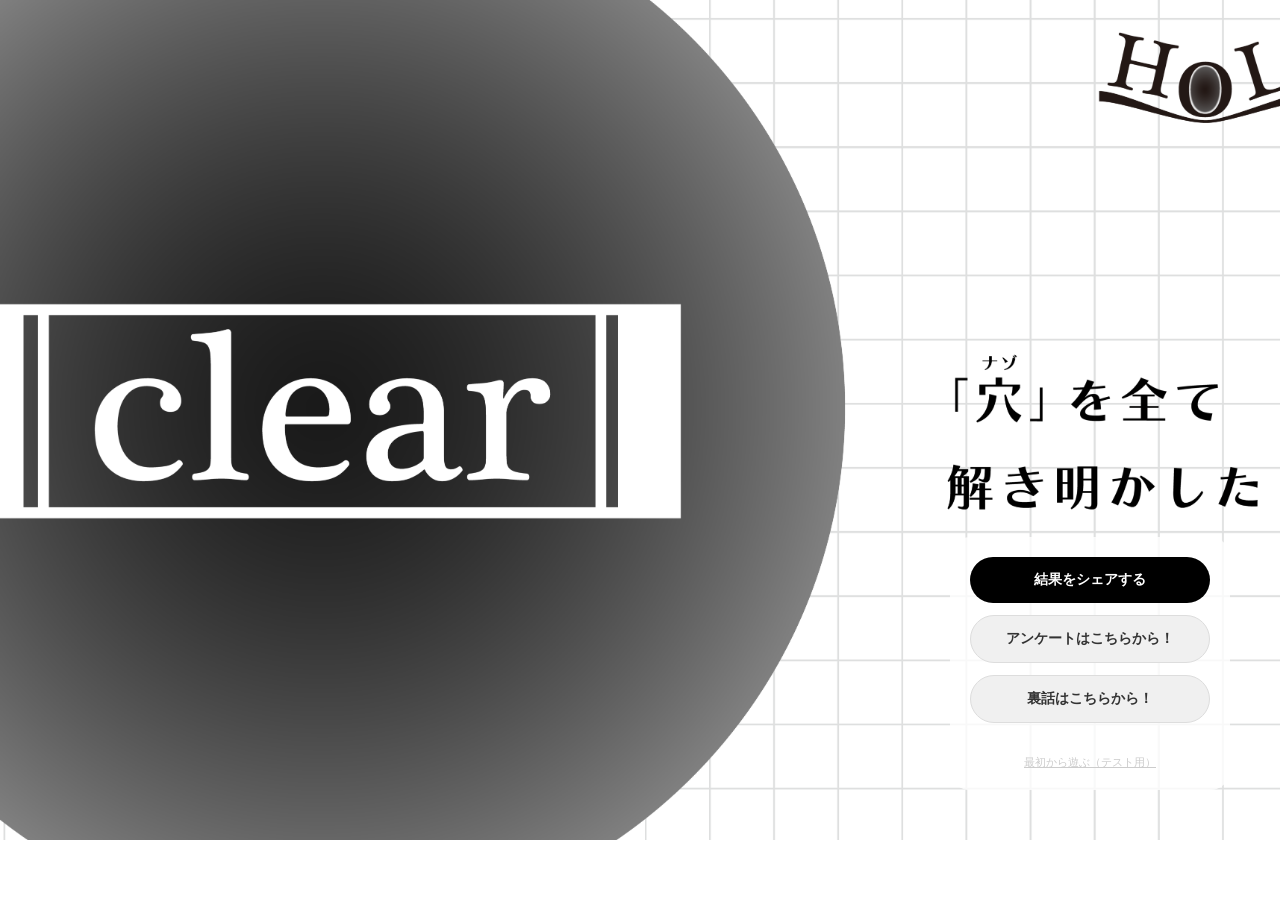
==== clear.html @ 958a1384 "Add files via upload" ====
<!DOCTYPE html>
<html lang="ja">
<head>
    <meta charset="UTF-8">
    <meta name="viewport" content="width=device-width, initial-scale=1.0">
    <meta name="robots" content="noindex,nofollow">
    <title>HOLE - CLEAR</title>
    
    <meta property="og:title" content="HOLE クリア" />
    <meta property="og:description" content="私は奈落の底に辿り着いた。" />
    <meta property="og:image" content="https://あなたのドメイン/image/clear_result_pc.png" />
    <meta property="og:url" content="https://あなたのドメイン/index.html" /> 
    <meta name="twitter:card" content="summary_large_image" />

    <style>
        * { box-sizing: border-box; }
        body, html {
            margin: 0; padding: 0; width: 100%; height: 100%;
            /* 背景設定：coverで余白なし、centerで中央基準に */
            background-color: #fff;
            background-repeat: no-repeat;
            background-position: center;
            background-size: cover;
            
            /* スマホ：中央下配置 */
            display: flex; flex-direction: column; 
            justify-content: flex-end; 
            align-items: center;
            padding-bottom: 60px;
            font-family: 'Helvetica Neue', Arial, sans-serif;
        }

        /* スマホ用：縦長背景画像 */
        @media (max-width: 768px), (orientation: portrait) {
            body { background-image: url('image/clear_result_sp.png'); }
        }
        
        /* PC用：横長背景画像・右下配置 */
        @media (min-width: 769px) {
            body { 
                background-image: url('image/clear_result_pc.png');
                align-items: flex-end;    /* 右寄せ */
                padding-right: 50px;      /* 右端の余白 */
                padding-bottom: 50px;     /* 下端の余白 */
            }
        }

        .ui-group {
            display: flex; flex-direction: column; align-items: center; gap: 12px;
            opacity: 0; animation: fadeIn 3s 1s forwards;
            background: rgba(255, 255, 255, 0.8);
            padding: 20px; border-radius: 20px;
        }
        .btn {
            width: 240px; padding: 14px; border-radius: 9999px; 
            text-align: center; text-decoration: none; font-weight: bold; font-size: 14px;
            transition: 0.3s;
        }
        .btn-share { background: #000; color: #fff; }
        .btn-sub { background: #f0f0f0; color: #333; border: 1px solid #ddd; }
        .btn:hover { opacity: 0.7; transform: scale(1.02); }

        .reset-link { margin-top: 20px; color: #ccc; font-size: 11px; text-decoration: underline; cursor: pointer; }
        @keyframes fadeIn { from { opacity: 0; } to { opacity: 1; } }
    </style>
</head>
<body>

<div class="ui-group">
    <a id="x-share" href="#" target="_blank" class="btn btn-share">結果をシェアする</a>
    <a href="https://forms.gle/ZdtxnvSvTAAHu5xk8" target="_blank" class="btn btn-sub">アンケートはこちらから！</a>
    <a href="inside_story.html" class="btn btn-sub">裏話はこちらから！</a>
    <div class="reset-link" onclick="resetGame()">最初から遊ぶ（テスト用）</div>
</div>

<script>
    const shareText = "謎解き「HOLE」をクリアしました。\n私は奈落の底に辿り着いた。";
    const shareUrl = "https://あなたのドメイン/index.html"; 
    document.getElementById('x-share').href = `https://twitter.com/intent/tweet?text=${encodeURIComponent(shareText)}&url=${encodeURIComponent(shareUrl)}`;

    function resetGame() {
        if(confirm('リセットしますか？')){ localStorage.removeItem('hole_progress_v26'); window.location.href='index.html'; }
    }
</script>
</body>
</html>
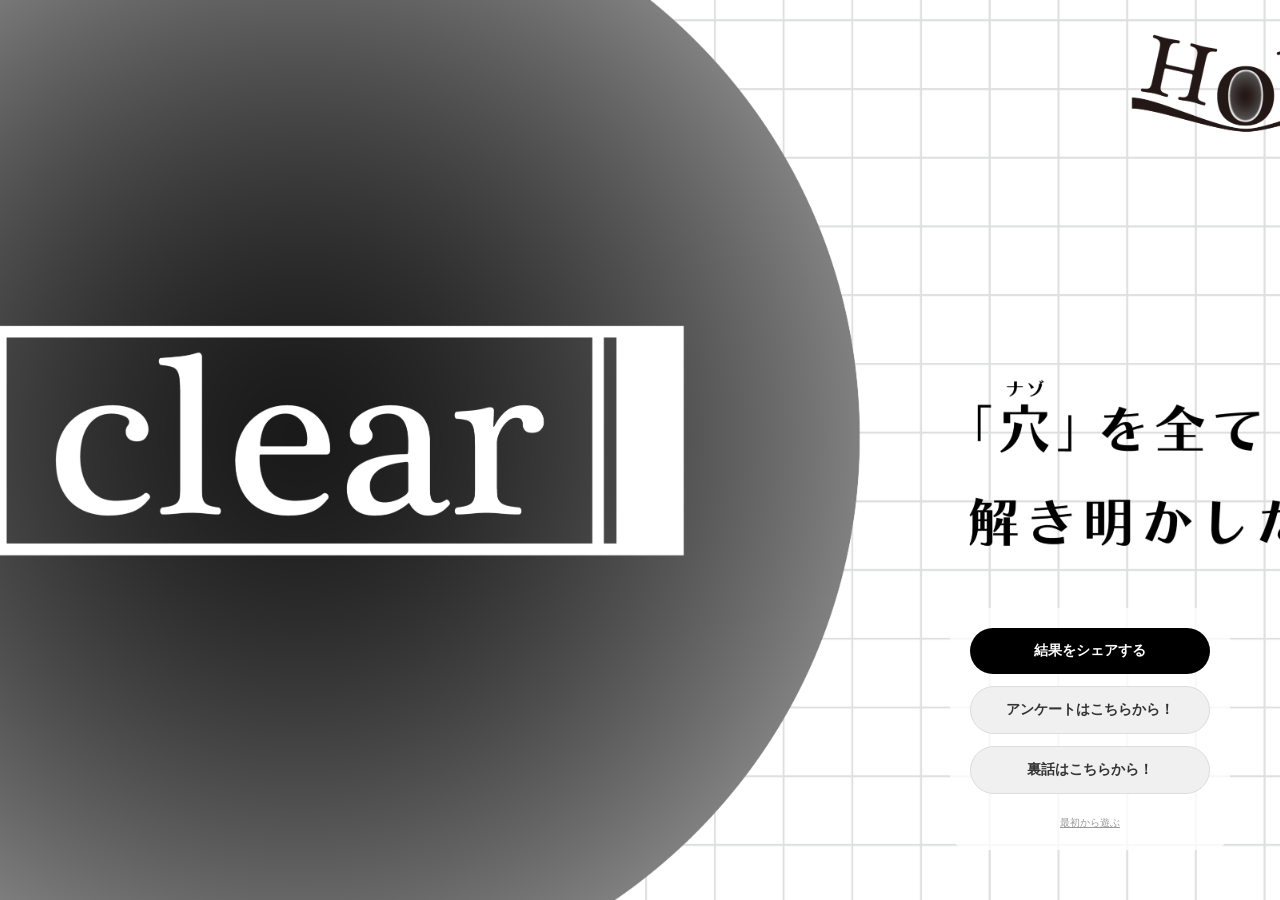
==== commit 1b534dc0: "Add files via upload" ====
--- a/clear.html
+++ b/clear.html
@@ -3,65 +3,57 @@
 <head>
     <meta charset="UTF-8">
     <meta name="viewport" content="width=device-width, initial-scale=1.0">
-    <meta name="robots" content="noindex,nofollow">
     <title>HOLE - CLEAR</title>
     
-    <meta property="og:title" content="HOLE クリア" />
-    <meta property="og:description" content="私は奈落の底に辿り着いた。" />
-    <meta property="og:image" content="https://あなたのドメイン/image/clear_result_pc.png" />
-    <meta property="og:url" content="https://あなたのドメイン/index.html" /> 
-    <meta name="twitter:card" content="summary_large_image" />
-
     <style>
-        * { box-sizing: border-box; }
-        body, html {
-            margin: 0; padding: 0; width: 100%; height: 100%;
-            /* 背景設定：coverで余白なし、centerで中央基準に */
-            background-color: #fff;
+        /* デフォルトの余白を完全に削除 */
+        * { margin: 0; padding: 0; box-sizing: border-box; }
+        
+        html, body {
+            width: 100%;
+            height: 100%;
+            overflow: hidden; /* スクロールバーによる余白も防ぐ */
+            background-color: #fff; /* 画像が読み込まれるまでの背景色 */
             background-repeat: no-repeat;
             background-position: center;
-            background-size: cover;
-            
-            /* スマホ：中央下配置 */
-            display: flex; flex-direction: column; 
-            justify-content: flex-end; 
-            align-items: center;
-            padding-bottom: 60px;
-            font-family: 'Helvetica Neue', Arial, sans-serif;
+            background-size: cover; /* ここで画面全体を強制的に埋める */
+            display: flex;
+            font-family: sans-serif;
         }
 
         /* スマホ用：縦長背景画像 */
         @media (max-width: 768px), (orientation: portrait) {
-            body { background-image: url('image/clear_result_sp.png'); }
+            body { 
+                background-image: url('image/clear_result_sp.png');
+                justify-content: center; /* スマホは中央下へ */
+                align-items: flex-end;
+                padding-bottom: 60px;
+            }
         }
         
-        /* PC用：横長背景画像・右下配置 */
+        /* PC用：横長背景画像 */
         @media (min-width: 769px) {
             body { 
                 background-image: url('image/clear_result_pc.png');
-                align-items: flex-end;    /* 右寄せ */
-                padding-right: 50px;      /* 右端の余白 */
-                padding-bottom: 50px;     /* 下端の余白 */
+                justify-content: flex-end; /* PCは右下へ */
+                align-items: flex-end;    
+                padding-right: 50px;      
+                padding-bottom: 50px;     
             }
         }
 
         .ui-group {
             display: flex; flex-direction: column; align-items: center; gap: 12px;
-            opacity: 0; animation: fadeIn 3s 1s forwards;
             background: rgba(255, 255, 255, 0.8);
             padding: 20px; border-radius: 20px;
         }
         .btn {
             width: 240px; padding: 14px; border-radius: 9999px; 
             text-align: center; text-decoration: none; font-weight: bold; font-size: 14px;
-            transition: 0.3s;
         }
         .btn-share { background: #000; color: #fff; }
         .btn-sub { background: #f0f0f0; color: #333; border: 1px solid #ddd; }
-        .btn:hover { opacity: 0.7; transform: scale(1.02); }
-
-        .reset-link { margin-top: 20px; color: #ccc; font-size: 11px; text-decoration: underline; cursor: pointer; }
-        @keyframes fadeIn { from { opacity: 0; } to { opacity: 1; } }
+        .reset-link { margin-top: 10px; color: #999; font-size: 10px; text-decoration: underline; cursor: pointer; }
     </style>
 </head>
 <body>
@@ -70,11 +62,11 @@
     <a id="x-share" href="#" target="_blank" class="btn btn-share">結果をシェアする</a>
     <a href="https://forms.gle/ZdtxnvSvTAAHu5xk8" target="_blank" class="btn btn-sub">アンケートはこちらから！</a>
     <a href="inside_story.html" class="btn btn-sub">裏話はこちらから！</a>
-    <div class="reset-link" onclick="resetGame()">最初から遊ぶ（テスト用）</div>
+    <div class="reset-link" onclick="resetGame()">最初から遊ぶ</div>
 </div>
 
 <script>
-    const shareText = "謎解き「HOLE」をクリアしました。\n私は奈落の底に辿り着いた。";
+    const shareText = "謎解き「HOLE」をクリアしました。";
     const shareUrl = "https://あなたのドメイン/index.html"; 
     document.getElementById('x-share').href = `https://twitter.com/intent/tweet?text=${encodeURIComponent(shareText)}&url=${encodeURIComponent(shareUrl)}`;
 
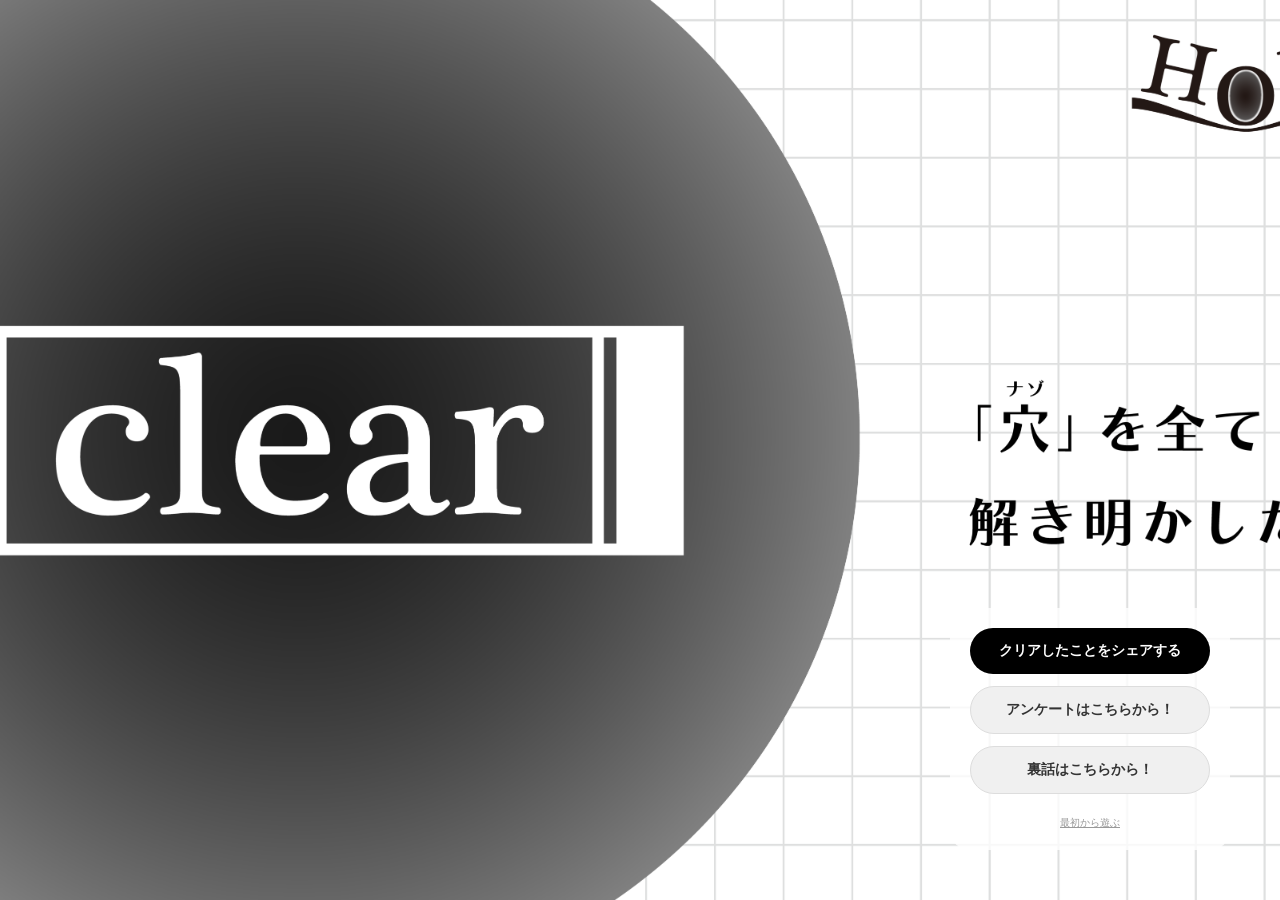
==== commit 02673411: "Add files via upload" ====
--- a/clear.html
+++ b/clear.html
@@ -59,7 +59,7 @@
 <body>
 
 <div class="ui-group">
-    <a id="x-share" href="#" target="_blank" class="btn btn-share">結果をシェアする</a>
+    <a id="x-share" href="#" target="_blank" class="btn btn-share">クリアしたことをシェアする</a>
     <a href="https://forms.gle/ZdtxnvSvTAAHu5xk8" target="_blank" class="btn btn-sub">アンケートはこちらから！</a>
     <a href="inside_story.html" class="btn btn-sub">裏話はこちらから！</a>
     <div class="reset-link" onclick="resetGame()">最初から遊ぶ</div>
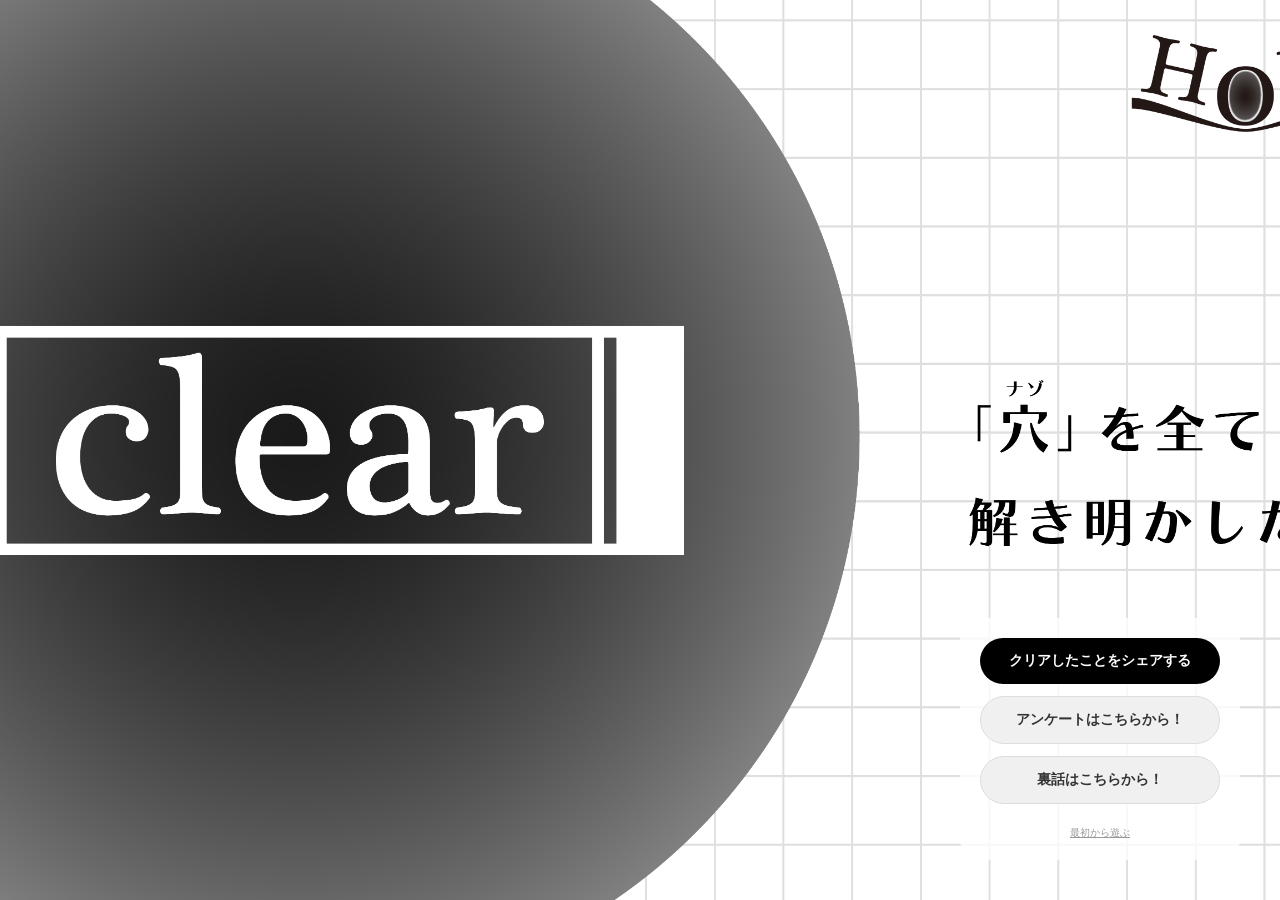
==== commit 4d4cba8f: "Add files via upload" ====
--- a/clear.html
+++ b/clear.html
@@ -27,7 +27,7 @@
                 background-image: url('image/clear_result_sp.png');
                 justify-content: center; /* スマホは中央下へ */
                 align-items: flex-end;
-                padding-bottom: 60px;
+                padding-bottom: 40px;
             }
         }
         
@@ -37,8 +37,8 @@
                 background-image: url('image/clear_result_pc.png');
                 justify-content: flex-end; /* PCは右下へ */
                 align-items: flex-end;    
-                padding-right: 50px;      
-                padding-bottom: 50px;     
+                padding-right: 40px;      
+                padding-bottom: 40px;     
             }
         }
 
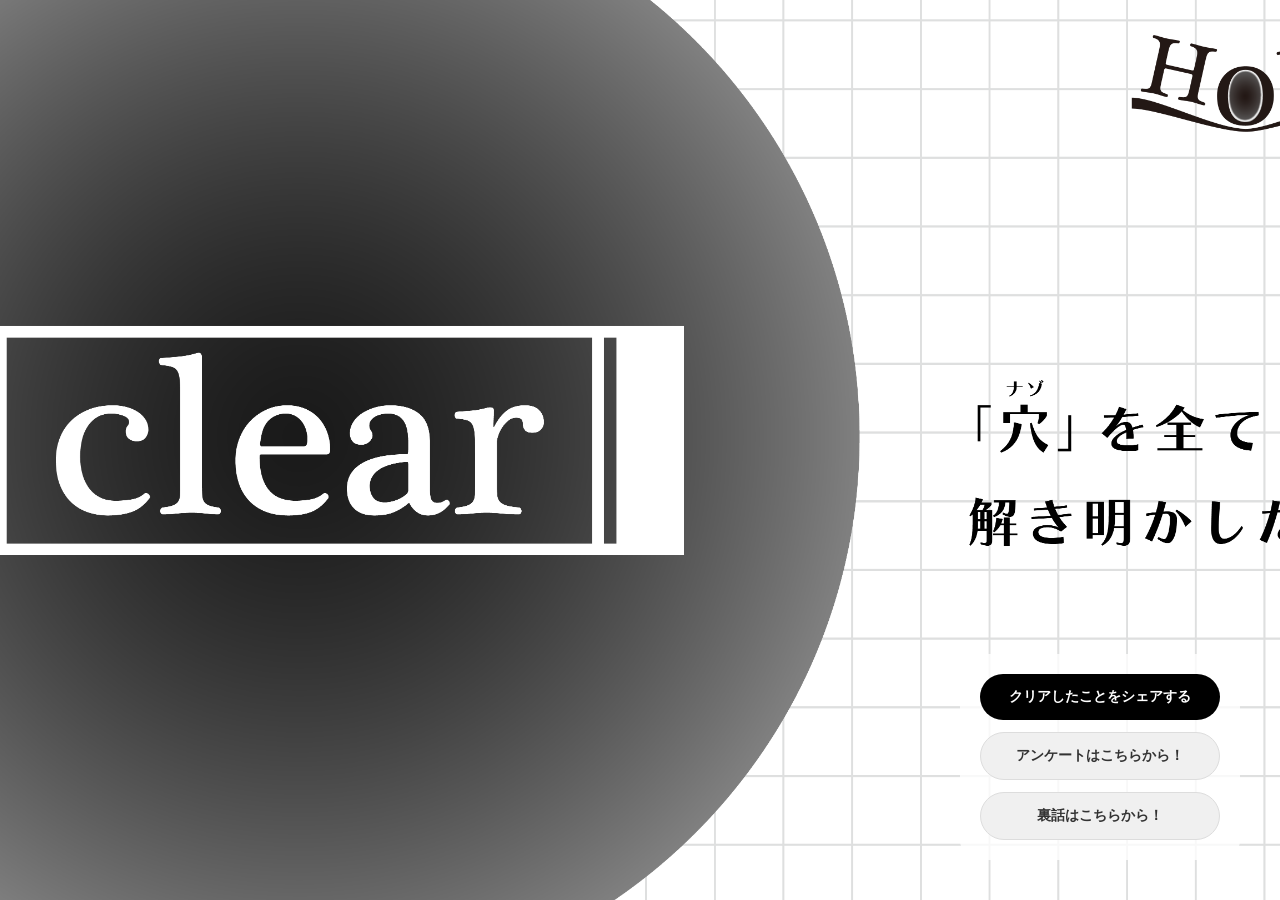
==== commit 35a64a5b: "Add files via upload" ====
--- a/clear.html
+++ b/clear.html
@@ -62,17 +62,12 @@
     <a id="x-share" href="#" target="_blank" class="btn btn-share">クリアしたことをシェアする</a>
     <a href="https://forms.gle/ZdtxnvSvTAAHu5xk8" target="_blank" class="btn btn-sub">アンケートはこちらから！</a>
     <a href="inside_story.html" class="btn btn-sub">裏話はこちらから！</a>
-    <div class="reset-link" onclick="resetGame()">最初から遊ぶ</div>
 </div>
 
 <script>
-    const shareText = "謎解き「HOLE」をクリアしました。";
+    const shareText = "持ち帰り謎「HOLE」の全ての謎を解き明かした！\n\n#エフェックス謎解き\n#HOLE謎\n";
     const shareUrl = "https://あなたのドメイン/index.html"; 
     document.getElementById('x-share').href = `https://twitter.com/intent/tweet?text=${encodeURIComponent(shareText)}&url=${encodeURIComponent(shareUrl)}`;
-
-    function resetGame() {
-        if(confirm('リセットしますか？')){ localStorage.removeItem('hole_progress_v26'); window.location.href='index.html'; }
-    }
 </script>
 </body>
 </html>
